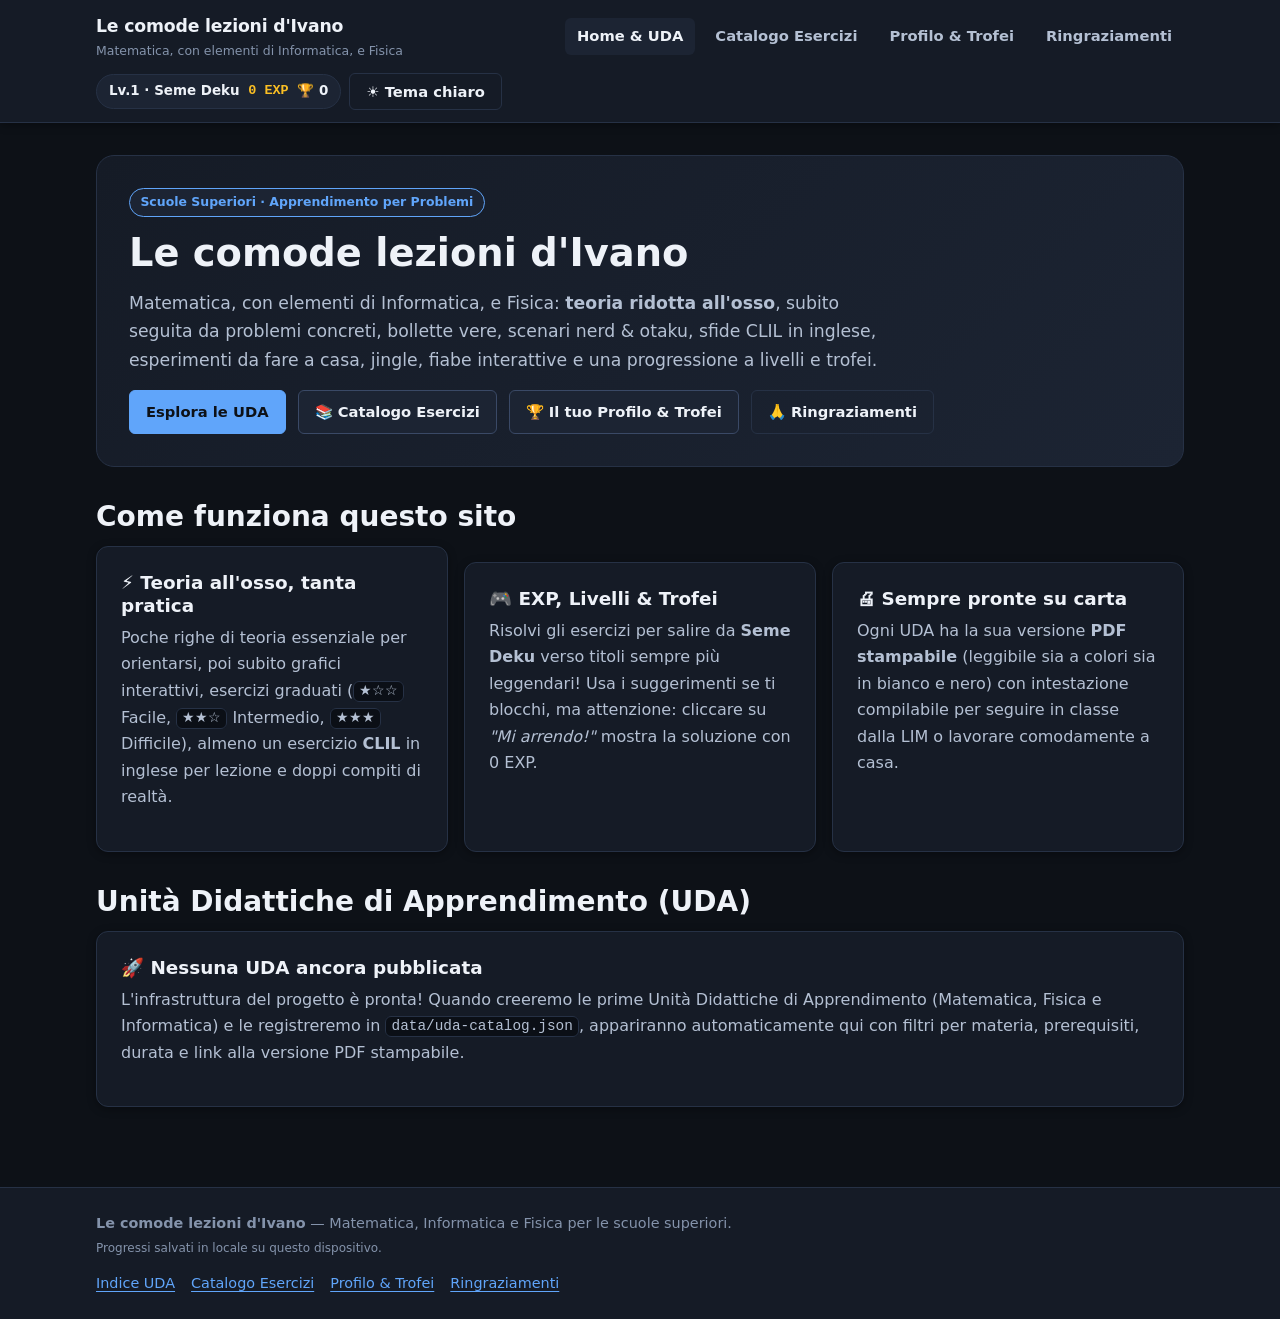
==== index.html @ 03efee99 "Setup iniziale sito + Catalogo Esercizi Step 1-2 (INVALSI G10/G13 + pilota Matematica/Fisica)" ====
<!DOCTYPE html>
<html lang="it" data-theme="dark">
<head>
  <meta charset="UTF-8" />
  <meta name="viewport" content="width=device-width, initial-scale=1.0" />
  <title>Le comode lezioni d'Ivano — Matematica, Informatica e Fisica</title>
  <meta name="description" content="Lezioni interattive di Matematica (con elementi di Informatica) e Fisica per le scuole superiori: teoria all'osso, problemi reali, CLIL, gamification e PDF stampabili." />
  <link rel="stylesheet" href="assets/css/tokens.css" />
  <link rel="stylesheet" href="assets/css/base.css" />
  <link rel="stylesheet" href="assets/css/components.css" />
  <link rel="stylesheet" href="assets/css/print.css" media="print" />
</head>
<body data-root="." data-page="home">
  <div data-site-header></div>

  <main class="site-main container">
    <section class="hero">
      <span class="badge badge-subject-matematica">Scuole Superiori · Apprendimento per Problemi</span>
      <h1 style="margin-top:0.75rem;">Le comode lezioni d'Ivano</h1>
      <p style="font-size:1.08rem; max-width:70ch;">
        Matematica, con elementi di Informatica, e Fisica: <strong>teoria ridotta all'osso</strong>, subito seguita da
        problemi concreti, bollette vere, scenari nerd &amp; otaku, sfide CLIL in inglese, esperimenti da fare a casa,
        jingle, fiabe interattive e una progressione a livelli e trofei.
      </p>
      <div class="hero-actions">
        <a class="btn btn-primary" href="#catalogo-uda">Esplora le UDA</a>
        <a class="btn" href="catalogo.html">📚 Catalogo Esercizi</a>
        <a class="btn" href="profilo.html">🏆 Il tuo Profilo &amp; Trofei</a>
        <a class="btn btn-ghost" href="ringraziamenti.html">🙏 Ringraziamenti</a>
      </div>
    </section>

    <section aria-labelledby="metodo-heading">
      <h2 id="metodo-heading">Come funziona questo sito</h2>
      <div class="grid-3">
        <article class="card">
          <h3>⚡ Teoria all'osso, tanta pratica</h3>
          <p>
            Poche righe di teoria essenziale per orientarsi, poi subito grafici interattivi, esercizi graduati
            (<code>★☆☆</code> Facile, <code>★★☆</code> Intermedio, <code>★★★</code> Difficile), almeno un esercizio
            <strong>CLIL</strong> in inglese per lezione e doppi compiti di realtà.
          </p>
        </article>
        <article class="card">
          <h3>🎮 EXP, Livelli &amp; Trofei</h3>
          <p>
            Risolvi gli esercizi per salire da <strong>Seme Deku</strong> verso titoli sempre più leggendari! Usa i
            suggerimenti se ti blocchi, ma attenzione: cliccare su <em>"Mi arrendo!"</em> mostra la soluzione con 0 EXP.
          </p>
        </article>
        <article class="card">
          <h3>🖨 Sempre pronte su carta</h3>
          <p>
            Ogni UDA ha la sua versione <strong>PDF stampabile</strong> (leggibile sia a colori sia in bianco e nero)
            con intestazione compilabile per seguire in classe dalla LIM o lavorare comodamente a casa.
          </p>
        </article>
      </div>
    </section>

    <section id="catalogo-uda" aria-labelledby="catalogo-heading">
      <h2 id="catalogo-heading">Unità Didattiche di Apprendimento (UDA)</h2>
      <div data-uda-catalog>
        <p class="muted">Caricamento catalogo UDA...</p>
      </div>
    </section>
  </main>

  <div data-site-footer></div>

  <script type="module" src="assets/js/main.js"></script>
  <script type="module" src="assets/js/pages/home-page.js"></script>
</body>
</html>
---- assets/css/tokens.css ----
/* ==========================================================================
   DESIGN TOKENS — Le comode lezioni d'Ivano
   Tema scuro (Dark Mode) di default + supporto completo Tema chiaro (Light Mode)
   ========================================================================== */

:root,
[data-theme="dark"] {
  color-scheme: dark;

  /* Superfici */
  --bg-page: #0d1117;
  --bg-surface: #151b26;
  --bg-surface-elevated: #1c2433;
  --bg-surface-subtle: #111620;
  --bg-code: #0b0f16;

  /* Testo */
  --text-primary: #eef2f8;
  --text-secondary: #b4c0d3;
  --text-muted: #8493ab;
  --text-inverse: #0d1117;

  /* Bordi */
  --border-subtle: #263145;
  --border-strong: #3a4966;

  /* Accenti principali & materie */
  --accent-primary: #60a5fa;
  --accent-primary-hover: #93c5fd;
  --accent-math: #60a5fa;
  --accent-physics: #c084fc;
  --accent-cs: #34d399;

  /* Stati semantici */
  --status-success: #34d399;
  --status-success-bg: rgba(52, 211, 153, 0.14);
  --status-warning: #fbbf24;
  --status-warning-bg: rgba(251, 191, 36, 0.14);
  --status-danger: #f87171;
  --status-danger-bg: rgba(248, 113, 113, 0.14);
  --status-info: #38bdf8;
  --status-info-bg: rgba(56, 189, 248, 0.14);

  /* Difficoltà esercizi */
  --diff-1: #34d399;
  --diff-2: #fbbf24;
  --diff-3: #f87171;
  --clil-accent: #818cf8;

  /* Trofei */
  --trophy-bronze: #d9824b;
  --trophy-silver: #cbd5e1;
  --trophy-gold: #facc15;
  --trophy-platinum: #67e8f9;

  /* Ombre */
  --shadow-sm: 0 2px 8px rgba(0, 0, 0, 0.35);
  --shadow-md: 0 10px 28px rgba(0, 0, 0, 0.45);
  --shadow-glow: 0 0 0 3px rgba(96, 165, 250, 0.35);
}

[data-theme="light"] {
  color-scheme: light;

  /* Superfici */
  --bg-page: #f5f7fb;
  --bg-surface: #ffffff;
  --bg-surface-elevated: #eef2f9;
  --bg-surface-subtle: #f8fafd;
  --bg-code: #eef2f7;

  /* Testo */
  --text-primary: #111827;
  --text-secondary: #374151;
  --text-muted: #5b677a;
  --text-inverse: #ffffff;

  /* Bordi */
  --border-subtle: #d6deeb;
  --border-strong: #9fb0c9;

  /* Accenti principali & materie */
  --accent-primary: #1d4ed8;
  --accent-primary-hover: #1e40af;
  --accent-math: #1d4ed8;
  --accent-physics: #7e22ce;
  --accent-cs: #047857;

  /* Stati semantici */
  --status-success: #047857;
  --status-success-bg: rgba(4, 120, 87, 0.1);
  --status-warning: #b45309;
  --status-warning-bg: rgba(180, 83, 9, 0.1);
  --status-danger: #b91c1c;
  --status-danger-bg: rgba(185, 28, 28, 0.1);
  --status-info: #0369a1;
  --status-info-bg: rgba(3, 105, 161, 0.1);

  /* Difficoltà esercizi */
  --diff-1: #047857;
  --diff-2: #b45309;
  --diff-3: #b91c1c;
  --clil-accent: #4338ca;

  /* Trofei */
  --trophy-bronze: #9a4b1f;
  --trophy-silver: #475569;
  --trophy-gold: #a16207;
  --trophy-platinum: #0e7490;

  /* Ombre */
  --shadow-sm: 0 2px 8px rgba(15, 23, 42, 0.08);
  --shadow-md: 0 10px 26px rgba(15, 23, 42, 0.12);
  --shadow-glow: 0 0 0 3px rgba(29, 78, 216, 0.25);
}

/* Token invarianti tra temi */
:root {
  --font-sans: "Inter", "Segoe UI", system-ui, -apple-system, BlinkMacSystemFont, sans-serif;
  --font-mono: "JetBrains Mono", "Cascadia Code", Consolas, "Courier New", monospace;

  --radius-sm: 6px;
  --radius-md: 12px;
  --radius-lg: 18px;
  --radius-pill: 999px;

  --space-1: 0.25rem;
  --space-2: 0.5rem;
  --space-3: 0.75rem;
  --space-4: 1rem;
  --space-5: 1.5rem;
  --space-6: 2rem;
  --space-7: 3rem;

  --container-max: 1120px;
  --transition-fast: 160ms ease;
  --transition-med: 260ms ease;
}
---- assets/css/base.css ----
/* ==========================================================================
   BASE & LAYOUT — Le comode lezioni d'Ivano
   ========================================================================== */

*,
*::before,
*::after {
  box-sizing: border-box;
}

html {
  font-size: 16px;
  scroll-behavior: smooth;
}

body {
  margin: 0;
  min-height: 100vh;
  display: flex;
  flex-direction: column;
  font-family: var(--font-sans);
  line-height: 1.65;
  color: var(--text-primary);
  background-color: var(--bg-page);
  transition: background-color var(--transition-fast), color var(--transition-fast);
}

img,
svg,
canvas {
  max-width: 100%;
  height: auto;
}

a {
  color: var(--accent-primary);
  text-decoration: underline;
  text-underline-offset: 3px;
}

a:hover {
  color: var(--accent-primary-hover);
}

:focus-visible {
  outline: 2px solid var(--accent-primary);
  outline-offset: 2px;
}

code,
pre {
  font-family: var(--font-mono);
}

code {
  background: var(--bg-code);
  border: 1px solid var(--border-subtle);
  border-radius: var(--radius-sm);
  padding: 0.1em 0.35em;
  font-size: 0.9em;
}

pre {
  background: var(--bg-code);
  border: 1px solid var(--border-subtle);
  border-radius: var(--radius-md);
  padding: var(--space-4);
  overflow-x: auto;
}

pre code {
  border: none;
  padding: 0;
  background: transparent;
}

h1,
h2,
h3,
h4 {
  line-height: 1.25;
  margin-top: 0;
  color: var(--text-primary);
}

h1 {
  font-size: clamp(1.8rem, 3vw, 2.5rem);
  margin-bottom: var(--space-3);
}

h2 {
  font-size: clamp(1.35rem, 2.2vw, 1.75rem);
  margin-top: var(--space-6);
  margin-bottom: var(--space-3);
}

h3 {
  font-size: 1.15rem;
  margin-bottom: var(--space-2);
}

p {
  margin-top: 0;
  margin-bottom: var(--space-4);
  color: var(--text-secondary);
}

/* Container principale */
.container {
  width: 100%;
  max-width: var(--container-max);
  margin-inline: auto;
  padding-inline: var(--space-4);
}

main.site-main {
  flex: 1 0 auto;
  padding-block: var(--space-6);
}

/* Header & Navigazione condivisi */
.site-header {
  position: sticky;
  top: 0;
  z-index: 40;
  background: var(--bg-surface);
  border-bottom: 1px solid var(--border-subtle);
  box-shadow: var(--shadow-sm);
}

.site-header-inner {
  display: flex;
  flex-wrap: wrap;
  align-items: center;
  justify-content: space-between;
  gap: var(--space-3);
  padding-block: var(--space-3);
}

.site-brand {
  display: flex;
  flex-direction: column;
  text-decoration: none;
  color: var(--text-primary);
}

.site-brand:hover {
  color: var(--accent-primary);
}

.site-brand-title {
  font-weight: 800;
  font-size: 1.08rem;
  letter-spacing: -0.01em;
}

.site-brand-sub {
  font-size: 0.78rem;
  color: var(--text-muted);
}

.site-nav {
  display: flex;
  flex-wrap: wrap;
  align-items: center;
  gap: var(--space-2);
}

.site-nav a {
  text-decoration: none;
  color: var(--text-secondary);
  padding: 0.4rem 0.75rem;
  border-radius: var(--radius-sm);
  font-weight: 600;
  font-size: 0.92rem;
}

.site-nav a:hover,
.site-nav a[aria-current="page"] {
  background: var(--bg-surface-elevated);
  color: var(--text-primary);
}

.site-header-controls {
  display: flex;
  align-items: center;
  gap: var(--space-2);
}

/* Footer condiviso */
.site-footer {
  border-top: 1px solid var(--border-subtle);
  background: var(--bg-surface);
  padding-block: var(--space-5);
  margin-top: var(--space-7);
}

.site-footer-inner {
  display: flex;
  flex-wrap: wrap;
  align-items: center;
  justify-content: space-between;
  gap: var(--space-3);
  font-size: 0.9rem;
  color: var(--text-muted);
}

.site-footer-links {
  display: flex;
  flex-wrap: wrap;
  gap: var(--space-4);
}

/* Griglie utilità */
.grid-2 {
  display: grid;
  grid-template-columns: repeat(auto-fit, minmax(280px, 1fr));
  gap: var(--space-4);
}

.grid-3 {
  display: grid;
  grid-template-columns: repeat(auto-fit, minmax(250px, 1fr));
  gap: var(--space-4);
}

/* Utilità accessibilità e stampa */
.sr-only {
  position: absolute;
  width: 1px;
  height: 1px;
  padding: 0;
  margin: -1px;
  overflow: hidden;
  clip: rect(0, 0, 0, 0);
  white-space: nowrap;
  border: 0;
}

.print-only {
  display: none !important;
}

.muted {
  color: var(--text-muted);
}
---- assets/css/components.css ----
/* ==========================================================================
   COMPONENTI CONDIVISI — Le comode lezioni d'Ivano
   Bottoni, Card, Prerequisiti, Teoria all'osso, Esercizi, Hint, Flashcard,
   Mappa concettuale, Fiaba interattiva, Jingle, Gamification HUD & Trofei
   ========================================================================== */

/* Bottoni */
.btn {
  display: inline-flex;
  align-items: center;
  justify-content: center;
  gap: 0.45rem;
  padding: 0.55rem 1rem;
  border-radius: var(--radius-sm);
  border: 1px solid var(--border-strong);
  background: var(--bg-surface-elevated);
  color: var(--text-primary);
  font-family: inherit;
  font-size: 0.92rem;
  font-weight: 600;
  cursor: pointer;
  text-decoration: none;
  transition: background-color var(--transition-fast), border-color var(--transition-fast), transform var(--transition-fast);
}

.btn:hover:not(:disabled) {
  border-color: var(--accent-primary);
  transform: translateY(-1px);
}

.btn:disabled {
  opacity: 0.55;
  cursor: not-allowed;
}

.btn-primary {
  background: var(--accent-primary);
  border-color: var(--accent-primary);
  color: var(--text-inverse);
}

.btn-primary:hover:not(:disabled) {
  background: var(--accent-primary-hover);
  border-color: var(--accent-primary-hover);
  color: var(--text-inverse);
}

.btn-warning {
  background: var(--status-warning-bg);
  border-color: var(--status-warning);
  color: var(--status-warning);
}

.btn-danger {
  background: var(--status-danger-bg);
  border-color: var(--status-danger);
  color: var(--status-danger);
}

.btn-success {
  background: var(--status-success-bg);
  border-color: var(--status-success);
  color: var(--status-success);
}

.btn-ghost {
  background: transparent;
  border-color: var(--border-subtle);
}

/* Badge e Pillole */
.badge {
  display: inline-flex;
  align-items: center;
  gap: 0.3rem;
  padding: 0.2rem 0.65rem;
  border-radius: var(--radius-pill);
  font-size: 0.78rem;
  font-weight: 700;
  border: 1px solid var(--border-subtle);
  background: var(--bg-surface-elevated);
  color: var(--text-primary);
  white-space: nowrap;
}

.badge-diff-1 {
  border-color: var(--diff-1);
  color: var(--diff-1);
  background: var(--status-success-bg);
}

.badge-diff-2 {
  border-color: var(--diff-2);
  color: var(--diff-2);
  background: var(--status-warning-bg);
}

.badge-diff-3 {
  border-color: var(--diff-3);
  color: var(--diff-3);
  background: var(--status-danger-bg);
}

.badge-clil {
  border-color: var(--clil-accent);
  color: var(--clil-accent);
  background: rgba(129, 140, 248, 0.14);
}

.badge-exp {
  border-color: var(--accent-primary);
  color: var(--accent-primary);
}

.badge-subject-matematica { border-color: var(--accent-math); color: var(--accent-math); }
.badge-subject-fisica { border-color: var(--accent-physics); color: var(--accent-physics); }
.badge-subject-informatica { border-color: var(--accent-cs); color: var(--accent-cs); }

/* Card generiche */
.card {
  background: var(--bg-surface);
  border: 1px solid var(--border-subtle);
  border-radius: var(--radius-md);
  padding: var(--space-5);
  box-shadow: var(--shadow-sm);
}

.card + .card {
  margin-top: var(--space-4);
}

/* Hero sezione */
.hero {
  background: linear-gradient(135deg, var(--bg-surface) 0%, var(--bg-surface-elevated) 100%);
  border: 1px solid var(--border-subtle);
  border-radius: var(--radius-lg);
  padding: var(--space-6);
  margin-bottom: var(--space-6);
}

.hero-actions {
  display: flex;
  flex-wrap: wrap;
  gap: var(--space-3);
  margin-top: var(--space-4);
}

/* HUD Gamification nell'header */
.hud-pill {
  display: inline-flex;
  align-items: center;
  gap: 0.55rem;
  padding: 0.35rem 0.75rem;
  border-radius: var(--radius-pill);
  background: var(--bg-surface-elevated);
  border: 1px solid var(--border-subtle);
  text-decoration: none;
  color: var(--text-primary);
  font-size: 0.84rem;
  font-weight: 600;
}

.hud-pill:hover {
  border-color: var(--accent-primary);
  color: var(--text-primary);
}

.hud-exp {
  color: var(--status-warning);
  font-family: var(--font-mono);
}

/* Barra progresso */
.progress-bar {
  width: 100%;
  height: 10px;
  border-radius: var(--radius-pill);
  background: var(--bg-surface-subtle);
  border: 1px solid var(--border-subtle);
  overflow: hidden;
}

.progress-bar-fill {
  height: 100%;
  background: linear-gradient(90deg, var(--accent-primary), var(--accent-physics));
  transition: width var(--transition-med);
}

/* Box Prerequisiti & Teoria all'osso & Esperimenti */
.callout {
  border-left: 4px solid var(--accent-primary);
  background: var(--bg-surface);
  border-top: 1px solid var(--border-subtle);
  border-right: 1px solid var(--border-subtle);
  border-bottom: 1px solid var(--border-subtle);
  border-radius: var(--radius-md);
  padding: var(--space-4) var(--space-5);
  margin-block: var(--space-4);
}

.callout-prereq { border-left-color: var(--status-warning); }
.callout-theory { border-left-color: var(--accent-math); }
.callout-lab { border-left-color: var(--accent-cs); }
.callout-reality { border-left-color: var(--accent-physics); }
.callout-exam { border-left-color: var(--status-danger); }

.callout-title {
  display: flex;
  align-items: center;
  gap: var(--space-2);
  font-weight: 800;
  margin-bottom: var(--space-2);
  color: var(--text-primary);
}

/* Esercizio Interattivo */
.exercise-card {
  background: var(--bg-surface);
  border: 1px solid var(--border-subtle);
  border-radius: var(--radius-md);
  padding: var(--space-5);
  margin-block: var(--space-5);
  box-shadow: var(--shadow-sm);
}

.exercise-card.is-solved {
  border-color: var(--status-success);
}

.exercise-card.is-surrendered {
  border-color: var(--status-warning);
}

.exercise-header {
  display: flex;
  flex-wrap: wrap;
  align-items: center;
  justify-content: space-between;
  gap: var(--space-2);
  margin-bottom: var(--space-3);
  padding-bottom: var(--space-3);
  border-bottom: 1px solid var(--border-subtle);
}

.exercise-title {
  margin: 0;
  font-size: 1.08rem;
}

.exercise-badges {
  display: flex;
  flex-wrap: wrap;
  gap: var(--space-2);
}

.exercise-body {
  margin-bottom: var(--space-4);
}

.exercise-input-row {
  display: flex;
  flex-wrap: wrap;
  align-items: center;
  gap: var(--space-3);
  margin-block: var(--space-3);
}

.exercise-input {
  flex: 1 1 220px;
  max-width: 380px;
  padding: 0.6rem 0.85rem;
  border-radius: var(--radius-sm);
  border: 1px solid var(--border-strong);
  background: var(--bg-surface-subtle);
  color: var(--text-primary);
  font-family: inherit;
  font-size: 1rem;
}

.exercise-options {
  display: grid;
  gap: var(--space-2);
  margin-block: var(--space-3);
}

.exercise-option {
  display: flex;
  align-items: flex-start;
  gap: var(--space-3);
  padding: 0.7rem 0.9rem;
  border-radius: var(--radius-sm);
  border: 1px solid var(--border-subtle);
  background: var(--bg-surface-subtle);
  cursor: pointer;
}

.exercise-option:hover {
  border-color: var(--accent-primary);
}

.exercise-actions {
  display: flex;
  flex-wrap: wrap;
  gap: var(--space-2);
  margin-top: var(--space-3);
}

.exercise-feedback,
.exercise-hints,
.exercise-solution {
  margin-top: var(--space-3);
  padding: var(--space-3) var(--space-4);
  border-radius: var(--radius-sm);
  font-size: 0.95rem;
}

.exercise-feedback.is-correct {
  background: var(--status-success-bg);
  border: 1px solid var(--status-success);
  color: var(--text-primary);
}

.exercise-feedback.is-wrong {
  background: var(--status-danger-bg);
  border: 1px solid var(--status-danger);
  color: var(--text-primary);
}

.exercise-feedback.is-warning {
  background: var(--status-warning-bg);
  border: 1px solid var(--status-warning);
  color: var(--text-primary);
}

.exercise-hints {
  background: var(--status-info-bg);
  border: 1px solid var(--status-info);
}

.exercise-hint-item + .exercise-hint-item {
  margin-top: var(--space-2);
  padding-top: var(--space-2);
  border-top: 1px dashed var(--border-strong);
}

.exercise-solution {
  background: var(--bg-surface-elevated);
  border: 1px solid var(--status-warning);
}

/* Widget interattivo con slider */
.interactive-widget {
  background: var(--bg-surface);
  border: 1px solid var(--border-subtle);
  border-radius: var(--radius-md);
  padding: var(--space-5);
  margin-block: var(--space-5);
}

.slider-group {
  display: grid;
  gap: var(--space-3);
  margin-top: var(--space-3);
}

.slider-control {
  display: flex;
  flex-wrap: wrap;
  align-items: center;
  gap: var(--space-3);
}

.slider-control label {
  min-width: 170px;
  font-weight: 600;
}

.slider-control input[type="range"] {
  flex: 1 1 200px;
  accent-color: var(--accent-primary);
}

/* Flashcard */
.flashcard-deck {
  background: var(--bg-surface);
  border: 1px solid var(--border-subtle);
  border-radius: var(--radius-md);
  padding: var(--space-5);
  margin-block: var(--space-5);
}

.flashcard-stage {
  min-height: 200px;
  display: flex;
  flex-direction: column;
  justify-content: center;
  align-items: center;
  text-align: center;
  padding: var(--space-5);
  border-radius: var(--radius-md);
  border: 2px solid var(--border-strong);
  background: var(--bg-surface-elevated);
  cursor: pointer;
  margin-block: var(--space-4);
}

.flashcard-label {
  font-size: 0.75rem;
  letter-spacing: 0.08em;
  text-transform: uppercase;
  color: var(--text-muted);
  margin-bottom: var(--space-2);
}

.flashcard-content {
  font-size: 1.15rem;
  font-weight: 600;
  color: var(--text-primary);
}

.flashcard-controls {
  display: flex;
  flex-wrap: wrap;
  align-items: center;
  justify-content: space-between;
  gap: var(--space-2);
}

/* Mappa concettuale SVG */
.concept-map-box {
  background: var(--bg-surface);
  border: 1px solid var(--border-subtle);
  border-radius: var(--radius-md);
  padding: var(--space-4);
  margin-block: var(--space-5);
}

.concept-map-svg {
  width: 100%;
  height: auto;
  display: block;
}

.concept-map-node {
  cursor: pointer;
}

.concept-map-node rect {
  fill: var(--bg-surface-elevated);
  stroke: var(--accent-primary);
  stroke-width: 2;
  rx: 10;
  transition: fill var(--transition-fast), stroke var(--transition-fast);
}

.concept-map-node:hover rect,
.concept-map-node.is-active rect {
  fill: var(--accent-primary);
}

.concept-map-node text {
  fill: var(--text-primary);
  font-size: 13px;
  font-weight: 700;
  pointer-events: none;
}

.concept-map-node:hover text,
.concept-map-node.is-active text {
  fill: var(--text-inverse);
}

.concept-map-edge {
  stroke: var(--border-strong);
  stroke-width: 2;
}

.concept-map-detail {
  margin-top: var(--space-3);
  padding: var(--space-3) var(--space-4);
  border-radius: var(--radius-sm);
  background: var(--bg-surface-subtle);
  border: 1px solid var(--border-subtle);
}

/* Fiaba interattiva */
.story-box {
  background: var(--bg-surface);
  border: 1px solid var(--border-subtle);
  border-radius: var(--radius-md);
  overflow: hidden;
  margin-block: var(--space-5);
}

.story-media {
  background: var(--bg-surface-subtle);
  border-bottom: 1px solid var(--border-subtle);
  text-align: center;
  padding: var(--space-4);
}

.story-body {
  padding: var(--space-5);
}

.story-choices {
  display: flex;
  flex-wrap: wrap;
  gap: var(--space-2);
  margin-top: var(--space-4);
}

/* Canzone / Jingle */
.jingle-box {
  background: var(--bg-surface);
  border: 1px solid var(--border-subtle);
  border-radius: var(--radius-md);
  padding: var(--space-5);
  margin-block: var(--space-5);
}

.jingle-lyrics {
  white-space: pre-line;
  font-style: italic;
  color: var(--text-primary);
  background: var(--bg-surface-subtle);
  border-left: 3px solid var(--accent-physics);
  padding: var(--space-4);
  border-radius: var(--radius-sm);
}

/* Trofei */
.trophy-card {
  display: flex;
  align-items: flex-start;
  gap: var(--space-3);
  padding: var(--space-4);
  border-radius: var(--radius-md);
  border: 1px solid var(--border-subtle);
  background: var(--bg-surface);
}

.trophy-card.is-locked {
  opacity: 0.58;
  filter: grayscale(0.75);
}

.trophy-medal {
  width: 44px;
  height: 44px;
  flex: 0 0 44px;
  border-radius: 50%;
  display: grid;
  place-items: center;
  font-size: 1.25rem;
  font-weight: 800;
  border: 2px solid currentColor;
}

.trophy-bronze { color: var(--trophy-bronze); }
.trophy-silver { color: var(--trophy-silver); }
.trophy-gold { color: var(--trophy-gold); }
.trophy-completion { color: var(--accent-cs); }
.trophy-platinum { color: var(--trophy-platinum); }

/* Toast notifica EXP / Trofei */
.toast-container {
  position: fixed;
  right: var(--space-4);
  bottom: var(--space-4);
  z-index: 90;
  display: flex;
  flex-direction: column;
  gap: var(--space-2);
  max-width: 360px;
}

.toast {
  background: var(--bg-surface-elevated);
  color: var(--text-primary);
  border: 1px solid var(--accent-primary);
  border-left: 5px solid var(--accent-primary);
  border-radius: var(--radius-md);
  padding: var(--space-3) var(--space-4);
  box-shadow: var(--shadow-md);
  font-size: 0.92rem;
}

.toast-trophy {
  border-color: var(--trophy-gold);
  border-left-color: var(--trophy-gold);
}

/* Breadcrumb */
.breadcrumb {
  display: flex;
  flex-wrap: wrap;
  gap: 0.4rem;
  font-size: 0.88rem;
  color: var(--text-muted);
  margin-bottom: var(--space-4);
}

/* ==========================================================================
   CATALOGO DI ESERCIZI (catalogo.html)
   ========================================================================== */

.catalog-kpi-row {
  display: flex;
  flex-wrap: wrap;
  gap: var(--space-2);
  margin-top: var(--space-3);
}

.catalog-filter-grid {
  display: grid;
  grid-template-columns: repeat(auto-fit, minmax(230px, 1fr));
  gap: var(--space-4);
}

.catalog-field {
  display: flex;
  flex-direction: column;
  gap: 0.35rem;
}

.catalog-field label {
  font-size: 0.86rem;
  font-weight: 700;
  color: var(--text-secondary);
}

.catalog-input,
.catalog-select {
  width: 100%;
  padding: 0.55rem 0.75rem;
  border-radius: var(--radius-sm);
  border: 1px solid var(--border-strong);
  background: var(--bg-surface-subtle);
  color: var(--text-primary);
  font-family: inherit;
  font-size: 0.92rem;
}

.catalog-quick-years {
  display: flex;
  flex-wrap: wrap;
  gap: 0.35rem;
  margin-top: 0.25rem;
}

.btn-xs {
  padding: 0.22rem 0.55rem;
  font-size: 0.78rem;
}

.catalog-topics-panel {
  margin-top: var(--space-4);
  padding-top: var(--space-4);
  border-top: 1px solid var(--border-subtle);
}

.catalog-topics-head {
  display: flex;
  flex-wrap: wrap;
  align-items: center;
  justify-content: space-between;
  gap: var(--space-3);
  margin-bottom: var(--space-2);
}

.catalog-selected-topics {
  display: flex;
  flex-wrap: wrap;
  gap: 0.4rem;
  margin-bottom: var(--space-3);
}

.catalog-topic-accordion summary {
  cursor: pointer;
  font-weight: 600;
  color: var(--accent-primary);
  margin-bottom: var(--space-3);
}

.catalog-topic-groups {
  display: grid;
  gap: var(--space-3);
}

.catalog-topic-group h4 {
  font-size: 0.88rem;
  text-transform: uppercase;
  letter-spacing: 0.04em;
  color: var(--text-muted);
  margin-bottom: 0.45rem;
}

.catalog-topic-chip-list {
  display: flex;
  flex-wrap: wrap;
  gap: 0.4rem;
}

.topic-chip {
  display: inline-flex;
  align-items: center;
  gap: 0.35rem;
  padding: 0.28rem 0.65rem;
  border-radius: var(--radius-pill);
  border: 1px solid var(--border-strong);
  background: var(--bg-surface-subtle);
  color: var(--text-secondary);
  font-family: inherit;
  font-size: 0.8rem;
  font-weight: 600;
  cursor: pointer;
  transition: border-color var(--transition-fast), background-color var(--transition-fast);
}

.topic-chip:hover {
  border-color: var(--accent-primary);
  color: var(--text-primary);
}

.topic-chip.is-selected {
  background: var(--accent-primary);
  border-color: var(--accent-primary);
  color: var(--text-inverse);
}

.topic-chip.is-primary-topic:not(.is-selected) {
  border-color: var(--accent-primary);
  color: var(--text-primary);
}

.topic-chip.is-empty:not(.is-selected) {
  opacity: 0.62;
}

.topic-chip-count {
  font-family: var(--font-mono);
  font-size: 0.74rem;
  opacity: 0.8;
}

.catalog-extract-bar {
  display: flex;
  flex-wrap: wrap;
  align-items: flex-end;
  gap: var(--space-3);
  margin-top: var(--space-4);
  padding-top: var(--space-4);
  border-top: 1px solid var(--border-subtle);
}

.catalog-checkbox {
  display: inline-flex;
  align-items: center;
  gap: 0.4rem;
  font-size: 0.88rem;
  color: var(--text-secondary);
  padding-bottom: 0.5rem;
  cursor: pointer;
}

.catalog-extract-actions {
  display: flex;
  flex-wrap: wrap;
  gap: var(--space-2);
  margin-left: auto;
}

.catalog-item-card {
  margin-top: var(--space-4);
}

.catalog-item-top {
  display: flex;
  flex-wrap: wrap;
  align-items: center;
  justify-content: space-between;
  gap: var(--space-2);
  margin-bottom: var(--space-2);
}

.catalog-item-badges {
  display: flex;
  flex-wrap: wrap;
  gap: 0.4rem;
}

.catalog-item-ref {
  font-family: var(--font-mono);
  font-size: 0.95rem;
  padding: 0.2rem 0.6rem;
  border-radius: var(--radius-sm);
  background: var(--bg-surface-elevated);
  border: 1px solid var(--border-strong);
}

.catalog-item-title {
  margin: 0.25rem 0 0.5rem;
  font-size: 1.08rem;
}

.catalog-item-summary {
  margin-bottom: 0.75rem;
}

.catalog-item-actions {
  display: flex;
  flex-wrap: wrap;
  align-items: center;
  gap: 0.5rem;
  margin-bottom: 0.75rem;
}

.catalog-item-meta {
  display: flex;
  flex-wrap: wrap;
  gap: 0.45rem;
  font-size: 0.82rem;
  color: var(--text-muted);
  padding-top: 0.65rem;
  border-top: 1px dashed var(--border-subtle);
}

.badge-source-official {
  border-color: var(--status-success);
  color: var(--status-success);
  background: var(--status-success-bg);
}

.badge-source-thirdparty {
  border-color: var(--status-warning);
  color: var(--status-warning);
  background: var(--status-warning-bg);
}

.catalog-coverage-banner {
  margin-bottom: var(--space-4);
}

.catalog-coverage-table-wrap {
  overflow-x: auto;
}

.catalog-coverage-table {
  width: 100%;
  border-collapse: collapse;
  font-size: 0.9rem;
}

.catalog-coverage-table th,
.catalog-coverage-table td {
  text-align: left;
  padding: 0.55rem 0.65rem;
  border-bottom: 1px solid var(--border-subtle);
  vertical-align: middle;
}

.catalog-coverage-table th {
  font-size: 0.8rem;
  text-transform: uppercase;
  letter-spacing: 0.04em;
  color: var(--text-muted);
}

.catalog-coverage-table tbody tr:last-child td {
  border-bottom: none;
}

.catalog-comp-link {
  background: none;
  border: none;
  padding: 0;
  color: var(--accent-primary);
  font: inherit;
  cursor: pointer;
  text-decoration: underline;
  text-underline-offset: 3px;
}

.catalog-comp-link:hover {
  color: var(--accent-primary-hover);
}
---- assets/css/print.css ----
/* ==========================================================================
   STAMPA & PDF — Le comode lezioni d'Ivano
   Ottimizzato per stampa A4 sia a colori sia in bianco e nero (alto contrasto).
   Include intestazione compilabile (Nome, Cognome, Anno, Classe) e spazi risposta.
   ========================================================================== */

@page {
  size: A4 portrait;
  margin: 14mm 14mm 16mm 14mm;
}

@media print {
  :root,
  [data-theme="dark"],
  [data-theme="light"] {
    color-scheme: light;
    --bg-page: #ffffff;
    --bg-surface: #ffffff;
    --bg-surface-elevated: #f4f4f4;
    --bg-surface-subtle: #ffffff;
    --bg-code: #f5f5f5;
    --text-primary: #000000;
    --text-secondary: #111111;
    --text-muted: #333333;
    --border-subtle: #444444;
    --border-strong: #000000;
    --accent-primary: #000000;
    --shadow-sm: none;
    --shadow-md: none;
  }

  * {
    box-shadow: none !important;
    text-shadow: none !important;
  }

  body {
    background: #ffffff !important;
    color: #000000 !important;
    font-size: 10.5pt;
    line-height: 1.45;
  }

  /* Nascondi elementi interattivi non stampabili */
  .site-header,
  .site-footer,
  .no-print,
  .toast-container,
  .exercise-actions,
  .exercise-feedback,
  .exercise-hints,
  .exercise-solution,
  .slider-group,
  .flashcard-stage,
  .flashcard-controls,
  .story-choices,
  audio,
  .hero-actions {
    display: none !important;
  }

  /* Mostra gli elementi dedicati alla versione cartacea */
  .print-only {
    display: block !important;
  }

  /* Intestazione studente all'inizio della UDA / lezione */
  .print-header {
    display: block !important;
    border: 1.5pt solid #000000;
    border-radius: 4px;
    padding: 10pt 12pt;
    margin-bottom: 14pt;
    page-break-after: avoid;
    break-after: avoid;
  }

  .print-header-title {
    font-size: 13pt;
    font-weight: 800;
    margin-bottom: 8pt;
    border-bottom: 1pt solid #000000;
    padding-bottom: 4pt;
  }

  .print-student-grid {
    display: grid;
    grid-template-columns: 1fr 1fr;
    gap: 8pt 14pt;
    font-size: 10pt;
  }

  .print-field {
    display: flex;
    align-items: flex-end;
    gap: 6pt;
  }

  .print-field-label {
    font-weight: 700;
    white-space: nowrap;
  }

  .print-field-line {
    flex: 1;
    border-bottom: 1pt solid #000000;
    min-height: 14pt;
  }

  /* Spazio per scrivere le risposte sul foglio */
  .print-answer-box {
    display: block !important;
    margin-top: 8pt;
    min-height: 54pt;
    border: 1pt dashed #000000;
    border-radius: 3px;
    padding: 6pt;
    background: repeating-linear-gradient(
      to bottom,
      #ffffff,
      #ffffff 17pt,
      #d0d0d0 17pt,
      #d0d0d0 17.6pt
    );
  }

  .print-answer-box-tall {
    min-height: 110pt;
  }

  /* Card e blocchi: evita spezzamenti scomodi */
  .card,
  .callout,
  .exercise-card,
  .interactive-widget,
  .concept-map-box,
  .jingle-box,
  .story-box {
    background: #ffffff !important;
    border: 1pt solid #000000 !important;
    padding: 10pt 12pt;
    margin-block: 10pt;
    break-inside: avoid;
    page-break-inside: avoid;
  }

  .callout {
    border-left: 4pt solid #000000 !important;
  }

  /* Badge ben distinguibili anche in B/N */
  .badge {
    background: #ffffff !important;
    color: #000000 !important;
    border: 1pt solid #000000 !important;
    padding: 1pt 5pt;
    font-size: 8.5pt;
  }

  .badge-clil {
    border-style: double !important;
    border-width: 2pt !important;
  }

  /* Input numerici/testuali stampati come spazi da compilare */
  .exercise-input {
    border: none !important;
    border-bottom: 1pt solid #000000 !important;
    border-radius: 0 !important;
    background: transparent !important;
    min-width: 160pt;
    height: 18pt;
  }

  .exercise-option {
    background: #ffffff !important;
    border: 0.75pt solid #444444 !important;
    padding: 4pt 7pt;
  }

  /* Flashcard stampate come tabella di ripasso */
  .flashcard-print-list {
    display: block !important;
  }

  .flashcard-print-table {
    width: 100%;
    border-collapse: collapse;
    margin-top: 6pt;
    font-size: 9.5pt;
  }

  .flashcard-print-table th,
  .flashcard-print-table td {
    border: 1pt solid #000000;
    padding: 5pt 7pt;
    text-align: left;
    vertical-align: top;
  }

  .flashcard-print-table th {
    background: #eaeaea !important;
    font-weight: 700;
  }

  /* Mappa concettuale SVG ad alto contrasto B/N */
  .concept-map-node rect {
    fill: #ffffff !important;
    stroke: #000000 !important;
    stroke-width: 1.5 !important;
  }

  .concept-map-node text {
    fill: #000000 !important;
  }

  .concept-map-edge {
    stroke: #000000 !important;
  }

  /* Link puliti senza distrazioni */
  a {
    color: #000000 !important;
    text-decoration: none !important;
  }

  h1,
  h2,
  h3 {
    break-after: avoid;
    page-break-after: avoid;
  }

  .container {
    max-width: 100%;
    padding: 0;
  }

  main.site-main {
    padding: 0;
  }
}
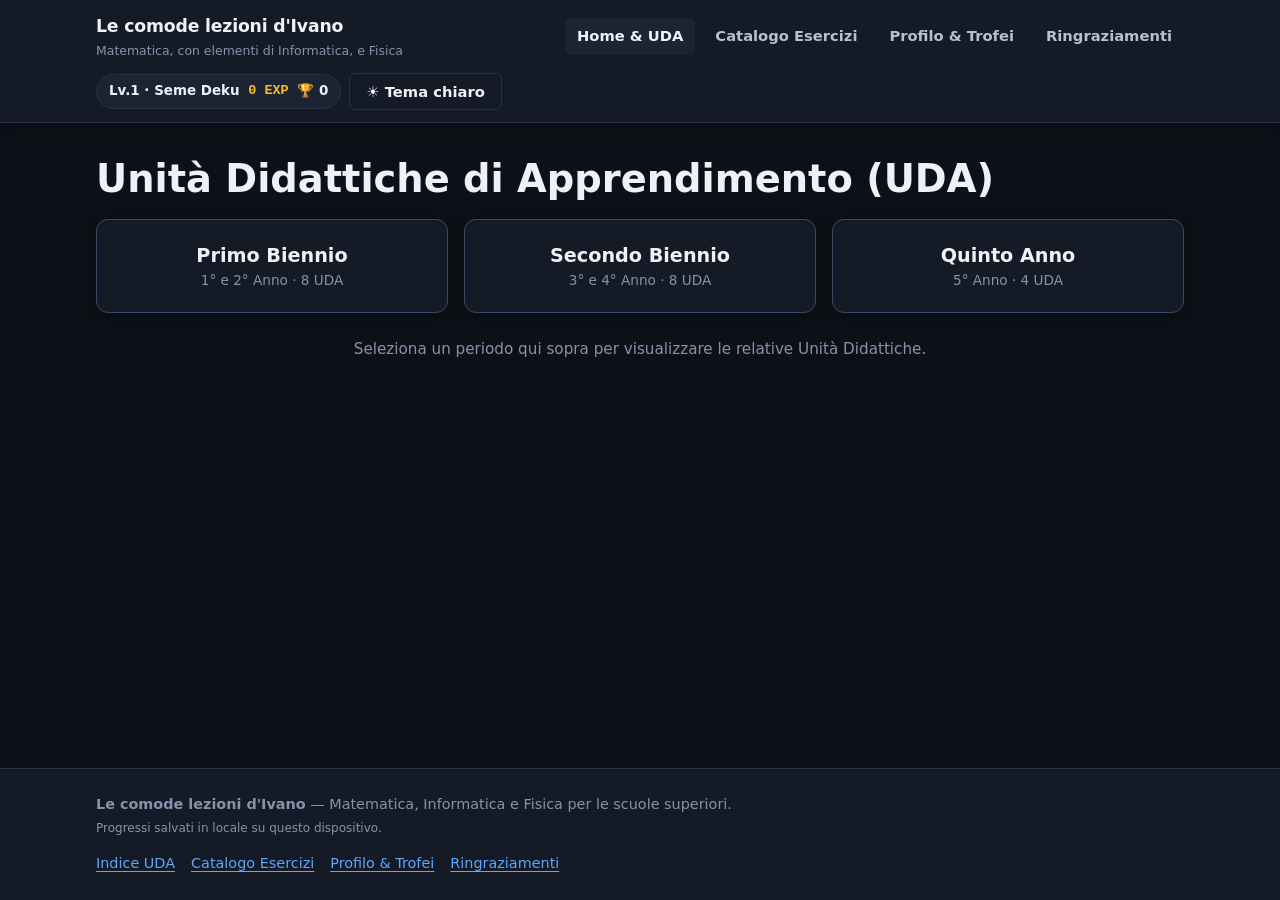
==== commit ad172ec6: "Aggiorna Home con selettore periodi U.X.X, sposta guida in Profilo e ottimizza layout mobile" ====
--- a/index.html
+++ b/index.html
@@ -14,54 +14,10 @@
   <div data-site-header></div>
 
   <main class="site-main container">
-    <section class="hero">
-      <span class="badge badge-subject-matematica">Scuole Superiori · Apprendimento per Problemi</span>
-      <h1 style="margin-top:0.75rem;">Le comode lezioni d'Ivano</h1>
-      <p style="font-size:1.08rem; max-width:70ch;">
-        Matematica, con elementi di Informatica, e Fisica: <strong>teoria ridotta all'osso</strong>, subito seguita da
-        problemi concreti, bollette vere, scenari nerd &amp; otaku, sfide CLIL in inglese, esperimenti da fare a casa,
-        jingle, fiabe interattive e una progressione a livelli e trofei.
-      </p>
-      <div class="hero-actions">
-        <a class="btn btn-primary" href="#catalogo-uda">Esplora le UDA</a>
-        <a class="btn" href="catalogo.html">📚 Catalogo Esercizi</a>
-        <a class="btn" href="profilo.html">🏆 Il tuo Profilo &amp; Trofei</a>
-        <a class="btn btn-ghost" href="ringraziamenti.html">🙏 Ringraziamenti</a>
-      </div>
-    </section>
-
-    <section aria-labelledby="metodo-heading">
-      <h2 id="metodo-heading">Come funziona questo sito</h2>
-      <div class="grid-3">
-        <article class="card">
-          <h3>⚡ Teoria all'osso, tanta pratica</h3>
-          <p>
-            Poche righe di teoria essenziale per orientarsi, poi subito grafici interattivi, esercizi graduati
-            (<code>★☆☆</code> Facile, <code>★★☆</code> Intermedio, <code>★★★</code> Difficile), almeno un esercizio
-            <strong>CLIL</strong> in inglese per lezione e doppi compiti di realtà.
-          </p>
-        </article>
-        <article class="card">
-          <h3>🎮 EXP, Livelli &amp; Trofei</h3>
-          <p>
-            Risolvi gli esercizi per salire da <strong>Seme Deku</strong> verso titoli sempre più leggendari! Usa i
-            suggerimenti se ti blocchi, ma attenzione: cliccare su <em>"Mi arrendo!"</em> mostra la soluzione con 0 EXP.
-          </p>
-        </article>
-        <article class="card">
-          <h3>🖨 Sempre pronte su carta</h3>
-          <p>
-            Ogni UDA ha la sua versione <strong>PDF stampabile</strong> (leggibile sia a colori sia in bianco e nero)
-            con intestazione compilabile per seguire in classe dalla LIM o lavorare comodamente a casa.
-          </p>
-        </article>
-      </div>
-    </section>
-
     <section id="catalogo-uda" aria-labelledby="catalogo-heading">
-      <h2 id="catalogo-heading">Unità Didattiche di Apprendimento (UDA)</h2>
+      <h1 id="catalogo-heading">Unità Didattiche di Apprendimento (UDA)</h1>
       <div data-uda-catalog>
-        <p class="muted">Caricamento catalogo UDA...</p>
+        <p class="muted">Caricamento Unità Didattiche...</p>
       </div>
     </section>
   </main>
--- a/assets/css/base.css
+++ b/assets/css/base.css
@@ -183,8 +183,39 @@
 
 .site-header-controls {
   display: flex;
+  flex-wrap: wrap;
   align-items: center;
   gap: var(--space-2);
+}
+
+@media (max-width: 640px) {
+  .site-header {
+    position: static;
+  }
+
+  .site-header-inner {
+    gap: var(--space-2);
+    padding-block: var(--space-2);
+  }
+
+  .site-nav {
+    width: 100%;
+    gap: 0.35rem;
+  }
+
+  .site-nav a {
+    padding: 0.32rem 0.6rem;
+    font-size: 0.86rem;
+  }
+
+  .site-header-controls {
+    width: 100%;
+    justify-content: space-between;
+  }
+
+  main.site-main {
+    padding-block: var(--space-4);
+  }
 }
 
 /* Footer condiviso */
--- a/assets/css/components.css
+++ b/assets/css/components.css
@@ -678,14 +678,42 @@
 
 .catalog-topic-accordion summary {
   cursor: pointer;
+  display: inline-flex;
+  align-items: center;
+  gap: 0.45rem;
+  padding: 0.45rem 0.85rem;
+  border-radius: var(--radius-sm);
+  border: 1px solid var(--border-strong);
+  background: var(--bg-surface-subtle);
   font-weight: 600;
+  font-size: 0.9rem;
   color: var(--accent-primary);
+  transition: border-color var(--transition-fast), background-color var(--transition-fast);
+  user-select: none;
+}
+
+.catalog-topic-accordion summary:hover {
+  border-color: var(--accent-primary);
+  background: var(--bg-surface-elevated);
+}
+
+.catalog-topic-accordion[open] summary {
   margin-bottom: var(--space-3);
+  border-color: var(--accent-primary);
 }
 
 .catalog-topic-groups {
   display: grid;
   gap: var(--space-3);
+}
+
+.catalog-topic-group-head {
+  display: flex;
+  flex-wrap: wrap;
+  align-items: center;
+  justify-content: space-between;
+  gap: 0.5rem;
+  margin-bottom: 0.45rem;
 }
 
 .catalog-topic-group h4 {
@@ -693,7 +721,30 @@
   text-transform: uppercase;
   letter-spacing: 0.04em;
   color: var(--text-muted);
-  margin-bottom: 0.45rem;
+  margin: 0;
+}
+
+.catalog-topic-area-toggle {
+  background: none;
+  border: 1px solid var(--border-subtle);
+  border-radius: var(--radius-pill);
+  padding: 0.14rem 0.55rem;
+  font-family: inherit;
+  font-size: 0.74rem;
+  font-weight: 600;
+  color: var(--accent-primary);
+  cursor: pointer;
+  transition: border-color var(--transition-fast), background-color var(--transition-fast);
+}
+
+.catalog-topic-area-toggle:hover {
+  border-color: var(--accent-primary);
+  background: var(--bg-surface-elevated);
+}
+
+.catalog-topic-area-toggle.is-all-selected {
+  background: var(--bg-surface-elevated);
+  border-color: var(--accent-primary);
 }
 
 .catalog-topic-chip-list {
@@ -885,3 +936,389 @@
 .catalog-comp-link:hover {
   color: var(--accent-primary-hover);
 }
+
+.catalog-topics-controls {
+  display: flex;
+  flex-wrap: wrap;
+  align-items: center;
+  gap: 0.5rem;
+}
+
+.badge-clil {
+  border-color: var(--accent-cs);
+  color: var(--accent-cs);
+  background: color-mix(in srgb, var(--accent-cs) 14%, transparent);
+}
+
+.catalog-item-note {
+  margin: 0 0 0.7rem;
+  font-size: 0.84rem;
+  color: var(--text-muted);
+  border-left: 3px solid var(--border-strong);
+  padding-left: 0.65rem;
+}
+
+.catalog-load-more {
+  display: flex;
+  flex-wrap: wrap;
+  align-items: center;
+  justify-content: center;
+  gap: 0.75rem;
+  margin-top: var(--space-5);
+  padding: var(--space-4);
+  border-radius: var(--radius-md);
+  border: 1px dashed var(--border-strong);
+  background: var(--bg-surface-subtle);
+}
+
+.catalog-coverage-group-row td {
+  background: var(--bg-surface-subtle);
+  color: var(--text-secondary);
+  font-size: 0.84rem;
+  letter-spacing: 0.02em;
+  padding-top: 0.65rem;
+  padding-bottom: 0.65rem;
+}
+
+/* Cerca direttamente una prova (catalogo.html) */
+.catalog-exam-finder {
+  margin-bottom: var(--space-4);
+  border-left: 4px solid var(--accent-primary);
+}
+
+.catalog-exam-controls {
+  display: grid;
+  grid-template-columns: minmax(260px, 2fr) minmax(200px, 1.15fr) minmax(130px, 0.65fr);
+  gap: var(--space-3);
+  align-items: end;
+}
+
+@media (max-width: 780px) {
+  .catalog-exam-controls {
+    grid-template-columns: 1fr;
+  }
+}
+
+.catalog-exam-examples {
+  display: flex;
+  flex-wrap: wrap;
+  align-items: center;
+  gap: 0.4rem;
+  margin-top: var(--space-3);
+}
+
+.catalog-exam-results {
+  margin-top: var(--space-3);
+  padding-top: var(--space-3);
+  border-top: 1px solid var(--border-subtle);
+}
+
+.catalog-exam-results-head {
+  display: flex;
+  flex-wrap: wrap;
+  align-items: center;
+  justify-content: space-between;
+  gap: 0.5rem;
+  margin-bottom: var(--space-3);
+  font-size: 0.9rem;
+}
+
+.catalog-exam-grid {
+  display: grid;
+  grid-template-columns: repeat(auto-fill, minmax(310px, 1fr));
+  gap: var(--space-3);
+}
+
+.catalog-exam-card {
+  display: flex;
+  flex-direction: column;
+  gap: 0.55rem;
+  padding: var(--space-4);
+  border-radius: var(--radius-md);
+  border: 1px solid var(--border-subtle);
+  background: var(--bg-surface-subtle);
+  transition: border-color var(--transition-fast), box-shadow var(--transition-fast);
+}
+
+.catalog-exam-card:hover {
+  border-color: var(--accent-primary);
+}
+
+.catalog-exam-card.is-active-exam {
+  border-color: var(--accent-primary);
+  box-shadow: var(--shadow-glow);
+  background: var(--bg-surface-elevated);
+}
+
+.catalog-exam-card-title {
+  margin: 0;
+  font-size: 0.98rem;
+  line-height: 1.35;
+}
+
+.catalog-exam-card-sub {
+  margin: 0;
+  font-size: 0.83rem;
+  color: var(--text-muted);
+  line-height: 1.4;
+}
+
+.catalog-exam-card-actions {
+  display: flex;
+  flex-wrap: wrap;
+  gap: 0.4rem;
+  margin-top: auto;
+  padding-top: 0.35rem;
+}
+
+.catalog-exam-all-accordion summary {
+  cursor: pointer;
+  display: inline-flex;
+  align-items: center;
+  gap: 0.45rem;
+  padding: 0.42rem 0.8rem;
+  border-radius: var(--radius-sm);
+  border: 1px solid var(--border-strong);
+  background: var(--bg-surface-subtle);
+  font-weight: 600;
+  font-size: 0.88rem;
+  color: var(--accent-primary);
+  user-select: none;
+}
+
+.catalog-exam-all-accordion summary:hover {
+  border-color: var(--accent-primary);
+  background: var(--bg-surface-elevated);
+}
+
+.catalog-exam-all-accordion[open] summary {
+  margin-bottom: var(--space-3);
+  border-color: var(--accent-primary);
+}
+
+.catalog-active-exam-banner {
+  display: flex;
+  flex-wrap: wrap;
+  align-items: center;
+  justify-content: space-between;
+  gap: var(--space-3);
+  margin-top: var(--space-3);
+  padding: var(--space-3) var(--space-4);
+  border-radius: var(--radius-md);
+  border: 1px solid var(--accent-primary);
+  background: var(--status-info-bg);
+}
+
+.catalog-active-exam-info {
+  display: flex;
+  flex-direction: column;
+  gap: 0.15rem;
+}
+
+.catalog-active-exam-actions {
+  display: flex;
+  flex-wrap: wrap;
+  gap: 0.45rem;
+}
+
+/* ==========================================================================
+   HOME — SELETTORE PERIODI UDA & SLOT U.X.X
+   ========================================================================== */
+.uda-period-selector {
+  display: grid;
+  grid-template-columns: repeat(3, minmax(0, 1fr));
+  gap: var(--space-4);
+  margin-top: var(--space-4);
+}
+
+@media (max-width: 720px) {
+  .uda-period-selector {
+    grid-template-columns: 1fr;
+    gap: var(--space-3);
+  }
+
+  .uda-period-btn {
+    padding: var(--space-4) var(--space-4);
+  }
+
+  .uda-period-btn-title {
+    font-size: 1.08rem;
+  }
+}
+
+.uda-period-btn {
+  display: flex;
+  flex-direction: column;
+  align-items: center;
+  justify-content: center;
+  gap: 0.3rem;
+  padding: var(--space-5) var(--space-4);
+  border-radius: var(--radius-md);
+  border: 1px solid var(--border-strong);
+  background: var(--bg-surface);
+  color: var(--text-primary);
+  font-family: inherit;
+  text-align: center;
+  cursor: pointer;
+  box-shadow: var(--shadow-sm);
+  transition: border-color var(--transition-fast), background-color var(--transition-fast), transform var(--transition-fast), box-shadow var(--transition-fast);
+}
+
+.uda-period-btn:hover {
+  border-color: var(--accent-primary);
+  background: var(--bg-surface-elevated);
+  transform: translateY(-2px);
+}
+
+.uda-period-btn.is-active {
+  background: var(--accent-primary);
+  border-color: var(--accent-primary);
+  color: var(--text-inverse);
+  box-shadow: var(--shadow-glow);
+}
+
+.uda-period-btn-title {
+  font-size: 1.2rem;
+  font-weight: 800;
+  line-height: 1.2;
+}
+
+.uda-period-btn-sub {
+  font-size: 0.85rem;
+  color: var(--text-muted);
+}
+
+.uda-period-btn.is-active .uda-period-btn-sub {
+  color: color-mix(in srgb, var(--text-inverse) 82%, transparent);
+}
+
+.uda-period-hint {
+  margin-top: var(--space-5);
+  text-align: center;
+  font-size: 0.95rem;
+}
+
+.uda-period-panel {
+  margin-top: var(--space-5);
+  display: flex;
+  flex-direction: column;
+  gap: var(--space-5);
+}
+
+.uda-year-heading {
+  margin: 0 0 var(--space-3);
+  font-size: 1.1rem;
+  color: var(--text-secondary);
+  padding-bottom: var(--space-2);
+  border-bottom: 1px solid var(--border-subtle);
+}
+
+.uda-slot-grid {
+  display: grid;
+  grid-template-columns: repeat(4, minmax(0, 1fr));
+  gap: var(--space-4);
+}
+
+@media (max-width: 900px) {
+  .uda-slot-grid {
+    grid-template-columns: repeat(2, minmax(0, 1fr));
+  }
+}
+
+@media (max-width: 520px) {
+  .uda-slot-grid {
+    grid-template-columns: repeat(2, minmax(0, 1fr));
+    gap: var(--space-3);
+  }
+
+  .uda-slot-card {
+    min-height: 82px;
+    padding: var(--space-3) var(--space-3);
+  }
+
+  .uda-slot-card.is-ready {
+    grid-column: 1 / -1;
+  }
+
+  .uda-slot-title {
+    font-size: 1.1rem;
+  }
+}
+
+@media (max-width: 340px) {
+  .uda-slot-grid {
+    grid-template-columns: 1fr;
+  }
+}
+
+.uda-slot-card {
+  display: flex;
+  flex-direction: column;
+  justify-content: center;
+  gap: var(--space-2);
+  min-height: 108px;
+  padding: var(--space-4) var(--space-5);
+  border-radius: var(--radius-md);
+  border: 1px solid var(--border-subtle);
+  background: var(--bg-surface);
+  color: var(--text-primary);
+  text-decoration: none;
+  box-shadow: var(--shadow-sm);
+  transition: border-color var(--transition-fast), transform var(--transition-fast), background-color var(--transition-fast);
+}
+
+.uda-slot-card.is-placeholder {
+  align-items: center;
+  text-align: center;
+  border-style: dashed;
+  border-color: var(--border-strong);
+  cursor: default;
+  opacity: 0.85;
+}
+
+.uda-slot-card.is-placeholder:hover {
+  border-color: var(--accent-primary);
+  color: var(--text-primary);
+  opacity: 1;
+}
+
+.uda-slot-card.is-ready:hover {
+  border-color: var(--accent-primary);
+  transform: translateY(-2px);
+}
+
+.uda-slot-code {
+  font-family: var(--font-mono);
+  font-size: 0.78rem;
+  font-weight: 700;
+  color: var(--accent-primary);
+}
+
+.uda-slot-title {
+  margin: 0;
+  font-size: 1.25rem;
+  font-weight: 800;
+  font-family: var(--font-mono);
+  letter-spacing: 0.02em;
+}
+
+.uda-slot-card.is-ready .uda-slot-title {
+  font-family: inherit;
+  font-size: 1.05rem;
+  letter-spacing: normal;
+}
+
+.uda-slot-summary {
+  margin: 0;
+  font-size: 0.88rem;
+  color: var(--text-secondary);
+}
+
+.uda-slot-actions {
+  display: flex;
+  flex-wrap: wrap;
+  align-items: center;
+  gap: var(--space-2);
+  margin-top: auto;
+  padding-top: var(--space-2);
+}
